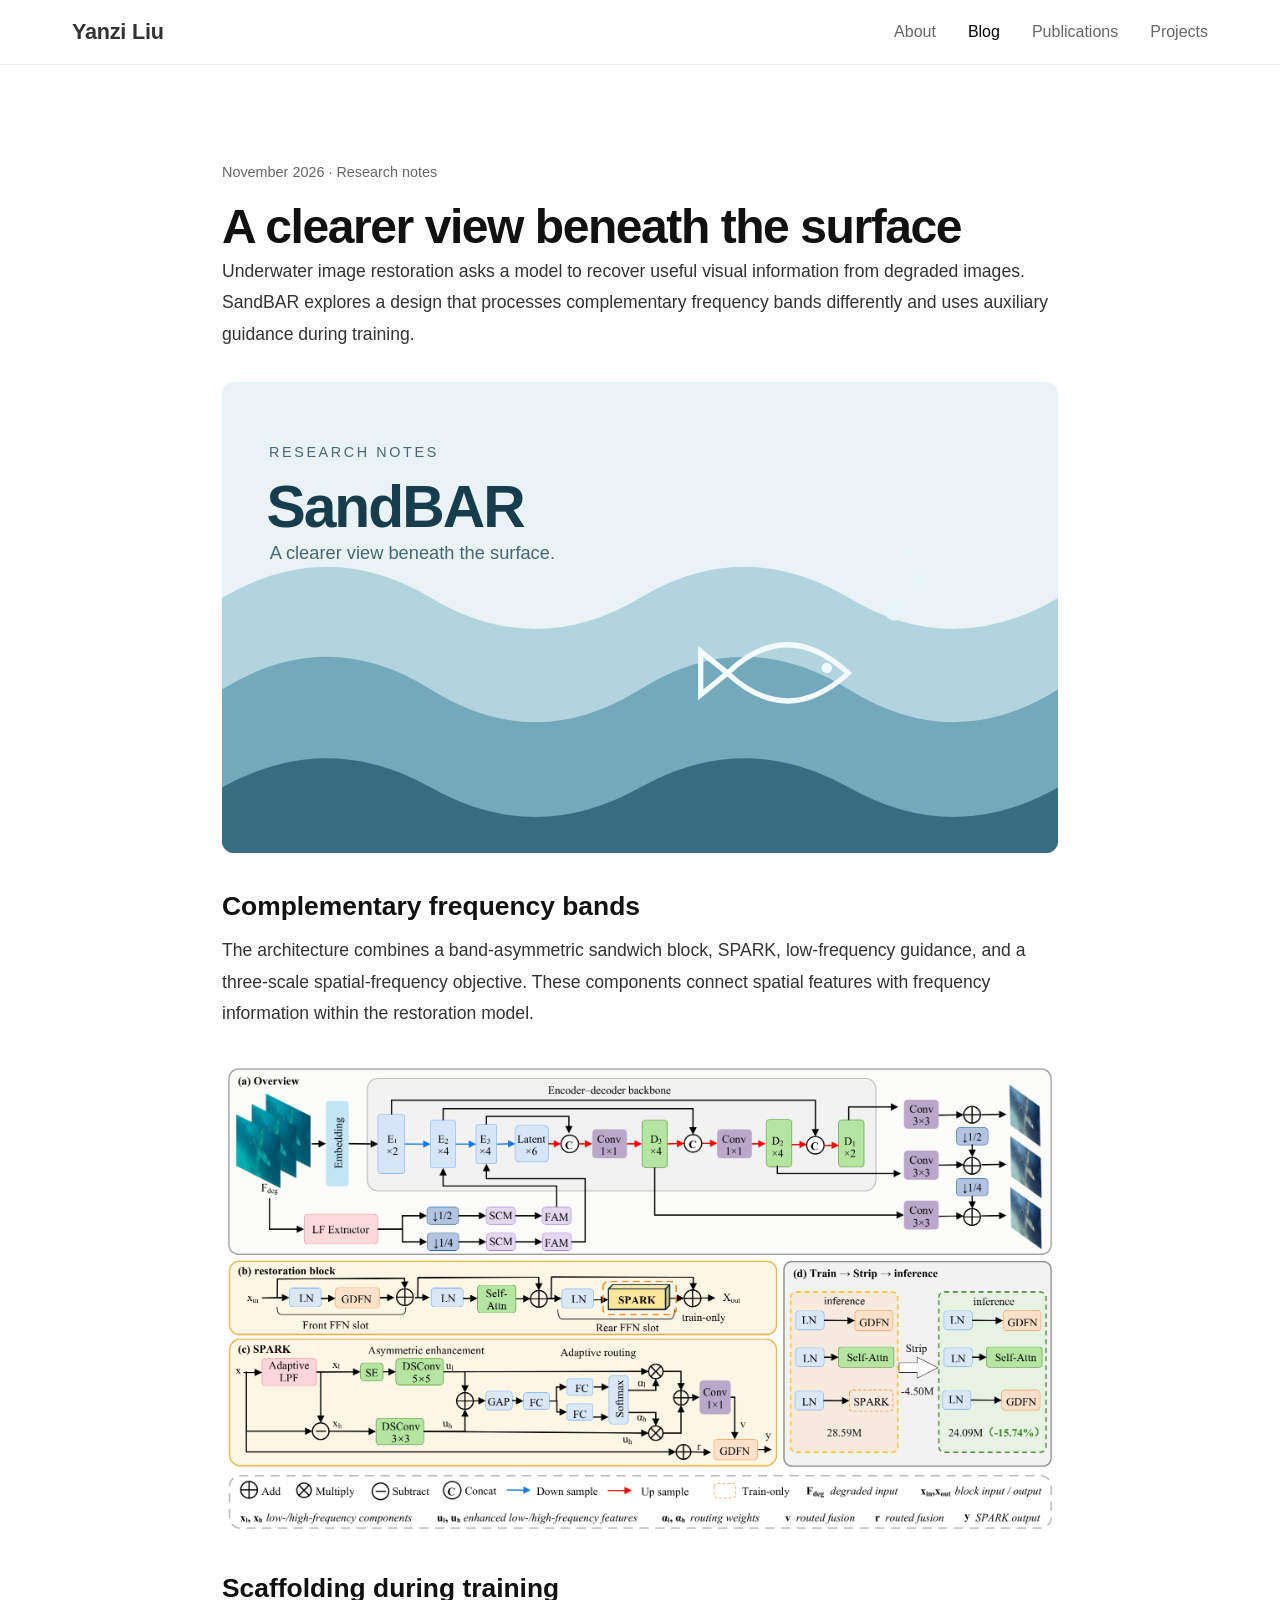
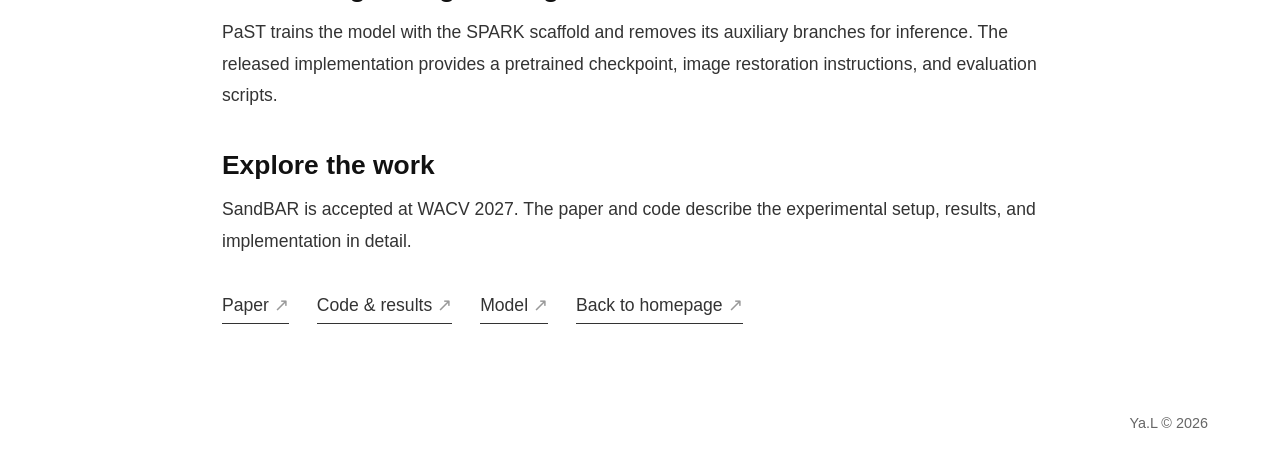
==== blog/sandbar.html @ f0415e1f "Create personal academic homepage" ====
<!doctype html>
<html lang="en">
<head><meta charset="utf-8"><meta name="viewport" content="width=device-width, initial-scale=1"><title>A clearer view beneath the surface · Yanzi Liu</title><meta name="description" content="A short introduction to SandBAR, a band-asymmetric approach to underwater image restoration."><link rel="icon" href="../assets/favicon.svg" type="image/svg+xml"><link rel="stylesheet" href="../style.css"></head>
<body>
  <nav class="banner" aria-label="Main navigation"><div class="container"><a class="nav-title" href="../">Yanzi Liu</a><div class="nav-links"><a href="../#about">About</a><a class="active" href="../#blog">Blog</a><a href="../#publications">Publications</a><a href="../#projects">Projects</a></div></div></nav>
  <main class="container article-page"><article class="article-body">
    <p class="post-date">November 2026 · Research notes</p><h1>A clearer view beneath the surface</h1>
    <p>Underwater image restoration asks a model to recover useful visual information from degraded images. SandBAR explores a design that processes complementary frequency bands differently and uses auxiliary guidance during training.</p>
    <img src="../assets/research-notes.svg" width="1280" height="720" alt="SandBAR underwater restoration illustration">
    <h2>Complementary frequency bands</h2><p>The architecture combines a band-asymmetric sandwich block, SPARK, low-frequency guidance, and a three-scale spatial-frequency objective. These components connect spatial features with frequency information within the restoration model.</p>
    <img src="../assets/sandbar-architecture.png" width="2000" height="1131" alt="The SandBAR architecture from the paper">
    <h2>Scaffolding during training</h2><p>PaST trains the model with the SPARK scaffold and removes its auxiliary branches for inference. The released implementation provides a pretrained checkpoint, image restoration instructions, and evaluation scripts.</p>
    <h2>Explore the work</h2><p>SandBAR is accepted at WACV 2027. The paper and code describe the experimental setup, results, and implementation in detail.</p>
    <div class="arrow-links"><a href="https://github.com/YanziLiu/SandBAR/blob/main/papers/2026411507.pdf">Paper</a><a href="https://github.com/YanziLiu/SandBAR">Code &amp; results</a><a href="https://github.com/YanziLiu/SandBAR/releases/tag/v1.0.1">Model</a><a href="../#blog">Back to homepage</a></div>
  </article></main><footer class="footer"><div class="container"><div class="copyright">Ya.L © 2026</div></div></footer>
</body></html>
---- style.css ----
/* Independent implementation of the layout at https://sihanxu.me/. */
* {
  box-sizing: border-box;
  margin: 0;
  padding: 0;
}

:root {
  --ink: #333;
  --ink-strong: #111;
  --muted: #666;
  --faint: #999;
  --line: #e9ecef;
  --bg: #fff;
  --bg-alt: #f8f9fa;
  --accent: #2563eb;
  --accent-soft: #eef3fe;
  --radius: 12px;
  --nav-h: 64px;
}

html {
  scroll-behavior: smooth;
  scroll-padding-top: calc(var(--nav-h) + 16px);
}

body {
  background: var(--bg);
  color: var(--ink);
  font-family: -apple-system, BlinkMacSystemFont, 'Segoe UI', Roboto, Oxygen, Ubuntu, Cantarell, 'Open Sans', 'Helvetica Neue', sans-serif;
  line-height: 1.6;
  -webkit-font-smoothing: antialiased;
}

a { color: var(--accent); text-decoration: none; }
img { display: block; max-width: 100%; height: auto; }
sup { font-size: .7em; line-height: 0; }
button { font: inherit; }
[hidden] { display: none !important; }
a:focus-visible, button:focus-visible { outline: 2px solid var(--accent); outline-offset: 5px; }

.container {
  width: 100%;
  max-width: 1200px;
  margin-inline: auto;
  padding-inline: 2rem;
}

.banner {
  position: fixed;
  inset: 0 0 auto;
  z-index: 1000;
  height: var(--nav-h);
  background: rgba(255, 255, 255, .88);
  box-shadow: 0 1px 0 rgba(0, 0, 0, .06);
  -webkit-backdrop-filter: saturate(180%) blur(12px);
  backdrop-filter: saturate(180%) blur(12px);
}
.banner .container { height: 100%; display: flex; align-items: center; justify-content: space-between; }
.nav-title { color: var(--ink); font-size: 1.35rem; font-weight: 600; letter-spacing: -.01em; white-space: nowrap; }
.nav-links { display: flex; gap: 2rem; }
.nav-links a { color: var(--muted); font-weight: 500; transition: color .2s ease; }
.nav-links a:hover, .nav-links a.active { color: #000; }

.hero {
  position: relative;
  display: flex;
  align-items: center;
  min-height: 100vh;
  padding: calc(var(--nav-h) + 3rem) 0 7rem;
  background: var(--bg-alt);
}
.hero-grid { display: grid; grid-template-columns: minmax(0, 1fr) 280px; column-gap: 5rem; align-items: center; }
.hero-main { min-width: 0; }
.name-row { display: flex; align-items: flex-end; gap: .14em; font-size: clamp(4.5rem, 12vw, 9rem); }
.display { color: var(--ink-strong); font-size: 1em; line-height: .9; font-weight: 800; letter-spacing: -.05em; }
.display span { color: var(--accent); }
.alias, .cn-name { font-family: 'Songti SC', 'STSong', 'Noto Serif SC', 'Source Han Serif SC', 'SimSun', serif; }
.alias { color: var(--ink); writing-mode: vertical-rl; font-size: .2em; line-height: 1; letter-spacing: .12em; font-weight: 600; }
.cn-name { margin-left: .6em; letter-spacing: .08em; }
.subname { color: var(--muted); margin-top: .75rem; font-size: 1.5rem; font-weight: 400; }
.bio-text { margin-top: 2rem; max-width: 36em; }
.bio-text p { color: var(--ink); font-size: 1.2rem; line-height: 1.75; }
.bio-text p + p { margin-top: 1rem; }
.bio-text a { color: var(--ink-strong); border-bottom: 1.5px solid #d5d9de; transition: color .2s ease, border-color .2s ease; }
.bio-text a:hover { color: var(--accent); border-color: var(--accent); }

.hero-photo img { width: min(100%, 230px); }
.hero-side .facts { margin-top: 1.25rem; }
.fact dt { color: var(--faint); font-size: .75rem; letter-spacing: .1em; text-transform: uppercase; }
.fact dd { color: var(--ink); font-size: 1.05rem; }
.arrow-links { display: flex; flex-wrap: wrap; gap: .5rem 1.75rem; margin-top: 2rem; font-weight: 500; }
.arrow-links a { color: var(--ink); padding-bottom: 2px; border-bottom: 1.5px solid #dcdfe3; transition: color .2s ease, border-color .2s ease; }
.arrow-links a::after { content: ' ↗'; color: var(--faint); transition: color .2s ease; }
.arrow-links a:hover, .arrow-links a:hover::after { color: var(--accent); }
.arrow-links a:hover { border-color: var(--accent); }
.hero-side .arrow-links { margin-top: 1rem; gap: .5rem 1.5rem; }
.affils { display: grid; gap: .9rem; margin-top: 1.5rem; list-style: none; }
.affils li { display: flex; align-items: center; gap: .85rem; }
.affil-mark { display: flex; align-items: center; justify-content: center; flex-shrink: 0; width: 2.5rem; height: 2.5rem; }
.affil-mark img { max-width: 100%; max-height: 100%; object-fit: contain; mix-blend-mode: multiply; }
.affil-text strong { display: block; color: var(--ink-strong); font-weight: 600; line-height: 1.3; }
.affil-text span { display: block; color: var(--muted); font-size: .85rem; line-height: 1.4; }

.scroll-bar {
  position: absolute;
  bottom: 5vh;
  left: 50%;
  transform: translateX(-50%);
  display: flex;
  align-items: center;
  justify-content: center;
  width: max(5vw, 60px);
  height: max(1vh, 8px);
  border-radius: 50px;
  background: rgba(0, 0, 0, .12);
  cursor: pointer;
}
.scroll-bar::after { content: ''; width: max(3vw, 40px); height: max(.5vh, 3px); border-radius: 50px; background: rgba(0, 0, 0, .7); animation: pulse 1.8s infinite; }
@keyframes pulse {
  0%, 100% { opacity: 1; transform: translateY(0); }
  50% { opacity: .5; transform: translateY(max(.8vh, 8px)); }
}

.content { display: flex; align-items: flex-start; max-width: 1200px; margin-inline: auto; padding: 5rem 2rem 1rem; }
.context-bar { position: sticky; top: calc(var(--nav-h) + 2.5rem); flex-shrink: 0; width: 230px; padding-right: 2.5rem; }
.bar-label { margin-bottom: .75rem; color: var(--faint); font-size: .75rem; letter-spacing: .1em; text-transform: uppercase; }
.context-bar ol { list-style: none; border-left: 1px solid var(--line); }
.context-bar ol + .bar-label { margin-top: 1.75rem; }
.context-bar a { display: block; padding: .45rem 0 .45rem 1rem; margin-left: -1px; color: var(--muted); border-left: 2px solid transparent; transition: color .2s ease, border-color .2s ease; }
.context-bar a:hover { color: var(--ink-strong); }
.context-bar a.active { color: var(--ink-strong); border-left-color: var(--accent); font-weight: 600; }
.content-section { flex: 1; min-width: 0; }
.pubs-head, .entry { display: grid; grid-template-columns: minmax(0, 1fr) 200px; gap: 0 2rem; }
.pubs-head { margin-bottom: 1.5rem; }
.pubs-head h2 { grid-column: 1 / -1; margin-bottom: .5rem; color: var(--ink-strong); font-size: 2.25rem; line-height: 1.2; letter-spacing: -.02em; }
.pubs-head p { grid-column: 1 / -1; color: var(--muted); font-size: .9rem; }
.pubs-note span + span { margin-left: 1.25rem; }
.entry { align-items: start; padding-block: 2.25rem; border-top: 1px solid var(--line); }
.entry:last-child { border-bottom: 1px solid var(--line); }
.entry h3 { margin-bottom: .5rem; color: var(--ink-strong); font-size: 1.45rem; line-height: 1.3; letter-spacing: -.01em; font-weight: 600; transition: color .2s ease; }
.entry:hover h3 { color: var(--accent); }
.venue { color: var(--ink); font-weight: 600; }
.authors { margin-bottom: .9rem; color: var(--muted); }
.entry .arrow-links { margin-top: 0; gap: .35rem 1.25rem; font-size: .95rem; }

/* A button makes the same two-sided illustration usable by keyboard. */
.flip-container { position: relative; display: block; width: 100%; padding: 0; border: 0; border-radius: var(--radius); background: transparent; color: inherit; text-align: inherit; perspective: 1000px; cursor: pointer; -webkit-appearance: none; appearance: none; }
.flip-inner { position: relative; display: block; width: 100%; transform-style: preserve-3d; transition: transform .6s; }
.flip-front, .flip-back { display: block; width: 100%; overflow: hidden; border-radius: var(--radius); -webkit-backface-visibility: hidden; backface-visibility: hidden; }
.flip-front img { width: 100%; height: auto; }
.flip-back { position: absolute; inset: 0; display: flex; align-items: center; justify-content: center; padding: .5rem; background: #fff; transform: rotateY(180deg); }
.flip-back img { max-width: 100%; max-height: 100%; object-fit: contain; }
@media (hover: hover) { .flip-container:hover .flip-inner { transform: rotateY(180deg); } }
.flip-container.is-flipped .flip-inner { transform: rotateY(180deg); }

.blog { margin-bottom: 4.5rem; }
.post { padding-block: 2.25rem; border-top: 1px solid var(--line); border-bottom: 1px solid var(--line); }
.post + .post { border-top: 0; }
.post-figure { display: block; overflow: hidden; border: 1px solid var(--line); border-radius: var(--radius); background: var(--bg-alt); transition: border-color .2s ease, box-shadow .2s ease; }
.post-figure:hover { border-color: #d5d9de; box-shadow: 0 6px 18px rgba(0, 0, 0, .06); }
.post-figure video, .post-figure img { display: block; width: 100%; height: auto; aspect-ratio: 16 / 9; object-fit: cover; }
.post-date { margin-top: 1.5rem; color: var(--muted); font-size: .9rem; }
.post h3 { margin-top: .35rem; font-size: 1.45rem; line-height: 1.3; font-weight: 600; letter-spacing: -.01em; }
.post h3 a { color: var(--ink-strong); transition: color .2s ease; }
.post:hover h3 a { color: var(--accent); }
.post-dek { max-width: 46em; margin-top: .4rem; color: var(--muted); }
.projects { margin-top: 4.5rem; }
.entry.project { grid-template-columns: minmax(0, 1fr) 360px; }
.project-figure { display: block; overflow: hidden; border: 1px solid var(--line); border-radius: var(--radius); transition: border-color .2s ease, box-shadow .2s ease; }
.project-figure img { width: 100%; height: auto; }
.project-figure:hover { border-color: #d5d9de; box-shadow: 0 6px 18px rgba(0, 0, 0, .06); }

.visitors { max-width: 800px; margin-inline: auto; padding-top: 1rem; text-align: center; }
.map-toggle { padding: .5rem; border: none; background: none; color: var(--faint); cursor: pointer; font: inherit; font-size: .85rem; }
.map-toggle:hover { color: var(--ink); }
#mapContainer { margin-top: .5rem; }
.footer { padding: 1.5rem 0 2rem; }
.copyright { color: var(--muted); text-align: right; font-size: .9rem; }

.article-page { max-width: 900px; margin-inline: auto; padding: calc(var(--nav-h) + 4rem) 2rem 4rem; }
.article-page h1 { margin-top: .75rem; color: var(--ink-strong); font-size: clamp(2rem, 5vw, 3rem); letter-spacing: -.03em; line-height: 1.2; }
.article-body { margin-top: 2rem; font-size: 1.1rem; line-height: 1.8; }
.article-body p + p { margin-top: 1rem; }
.article-body h2 { margin: 2.25rem 0 .75rem; color: var(--ink-strong); line-height: 1.3; }
.article-body ul, .article-body ol { margin: 1rem 0 1rem 1.5rem; }
.article-body img { margin-block: 2rem; border-radius: var(--radius); }
.article-body a { border-bottom: 1px solid currentColor; }

@media (max-width: 1100px) {
  .context-bar { display: none; }
}

@media (max-width: 1000px) {
  .hero-grid { grid-template-columns: minmax(0, 1fr) 240px; column-gap: 3rem; }
  .entry.project { grid-template-columns: minmax(0, 1fr) 280px; }
}

@media (max-width: 768px) {
  .container { padding-inline: 1rem; }
  .nav-links { gap: 1.25rem; }
  .nav-title { font-size: 1.2rem; }
  .hero { padding: calc(var(--nav-h) + 2rem) 0 6rem; }
  .content { padding: 3rem 1rem 1rem; }
  .pubs-head, .entry { grid-template-columns: minmax(0, 1fr); gap: 0; }
  .entry .thumb { width: min(100%, 240px); justify-self: center; margin-top: 1.25rem; }
  .pubs-head h2, .pubs-head p { grid-column: 1 / -1; }
  .entry h3, .post h3 { font-size: 1.2rem; }
  .projects { margin-top: 3.5rem; }
  .blog { margin-bottom: 3.5rem; }
  .entry.project { grid-template-columns: minmax(0, 1fr); }
  .project-figure { margin-top: 1.25rem; }
  .article-page { padding: calc(var(--nav-h) + 2rem) 1rem 3rem; }
}

@media (max-width: 760px) {
  .hero { min-height: 100svh; align-items: flex-start; padding: calc(var(--nav-h) + 1rem) 0 4rem; }
  .hero-grid { grid-template-columns: minmax(0, 1fr); }
  .hero-side { display: contents; }
  .hero-photo { order: 1; display: flex; justify-content: center; }
  .hero-photo img { width: min(56vw, 240px); }
  .hero-main { order: 2; margin-top: 1.25rem; }
  .hero-side .facts { order: 3; margin-top: 1.75rem; }
  .hero-side .arrow-links { order: 4; margin-top: 1.25rem; }
  .affils { order: 5; margin-top: 1.75rem; }
  .name-row { font-size: clamp(4.5rem, 34vw, 9rem); }
  .display { line-height: .85; letter-spacing: -.055em; }
  .subname { margin-top: .35rem; font-size: 1.3rem; }
  .bio-text { margin-top: 1.5rem; }
  .bio-text p { font-size: 1.02rem; }
  .scroll-bar { bottom: 1.75rem; }
}

@media (max-width: 480px) {
  .nav-links { gap: .85rem; font-size: .9rem; }
  .nav-title { font-size: 1.1rem; }
}

@media (max-width: 390px) {
  .banner .container { gap: .6rem; }
  .nav-title { font-size: 1rem; }
  .nav-links { gap: .55rem; font-size: .8rem; }
}

@media (prefers-reduced-motion: reduce) {
  html { scroll-behavior: auto; }
  *, *::before, *::after { animation: none !important; transition: none !important; }
}
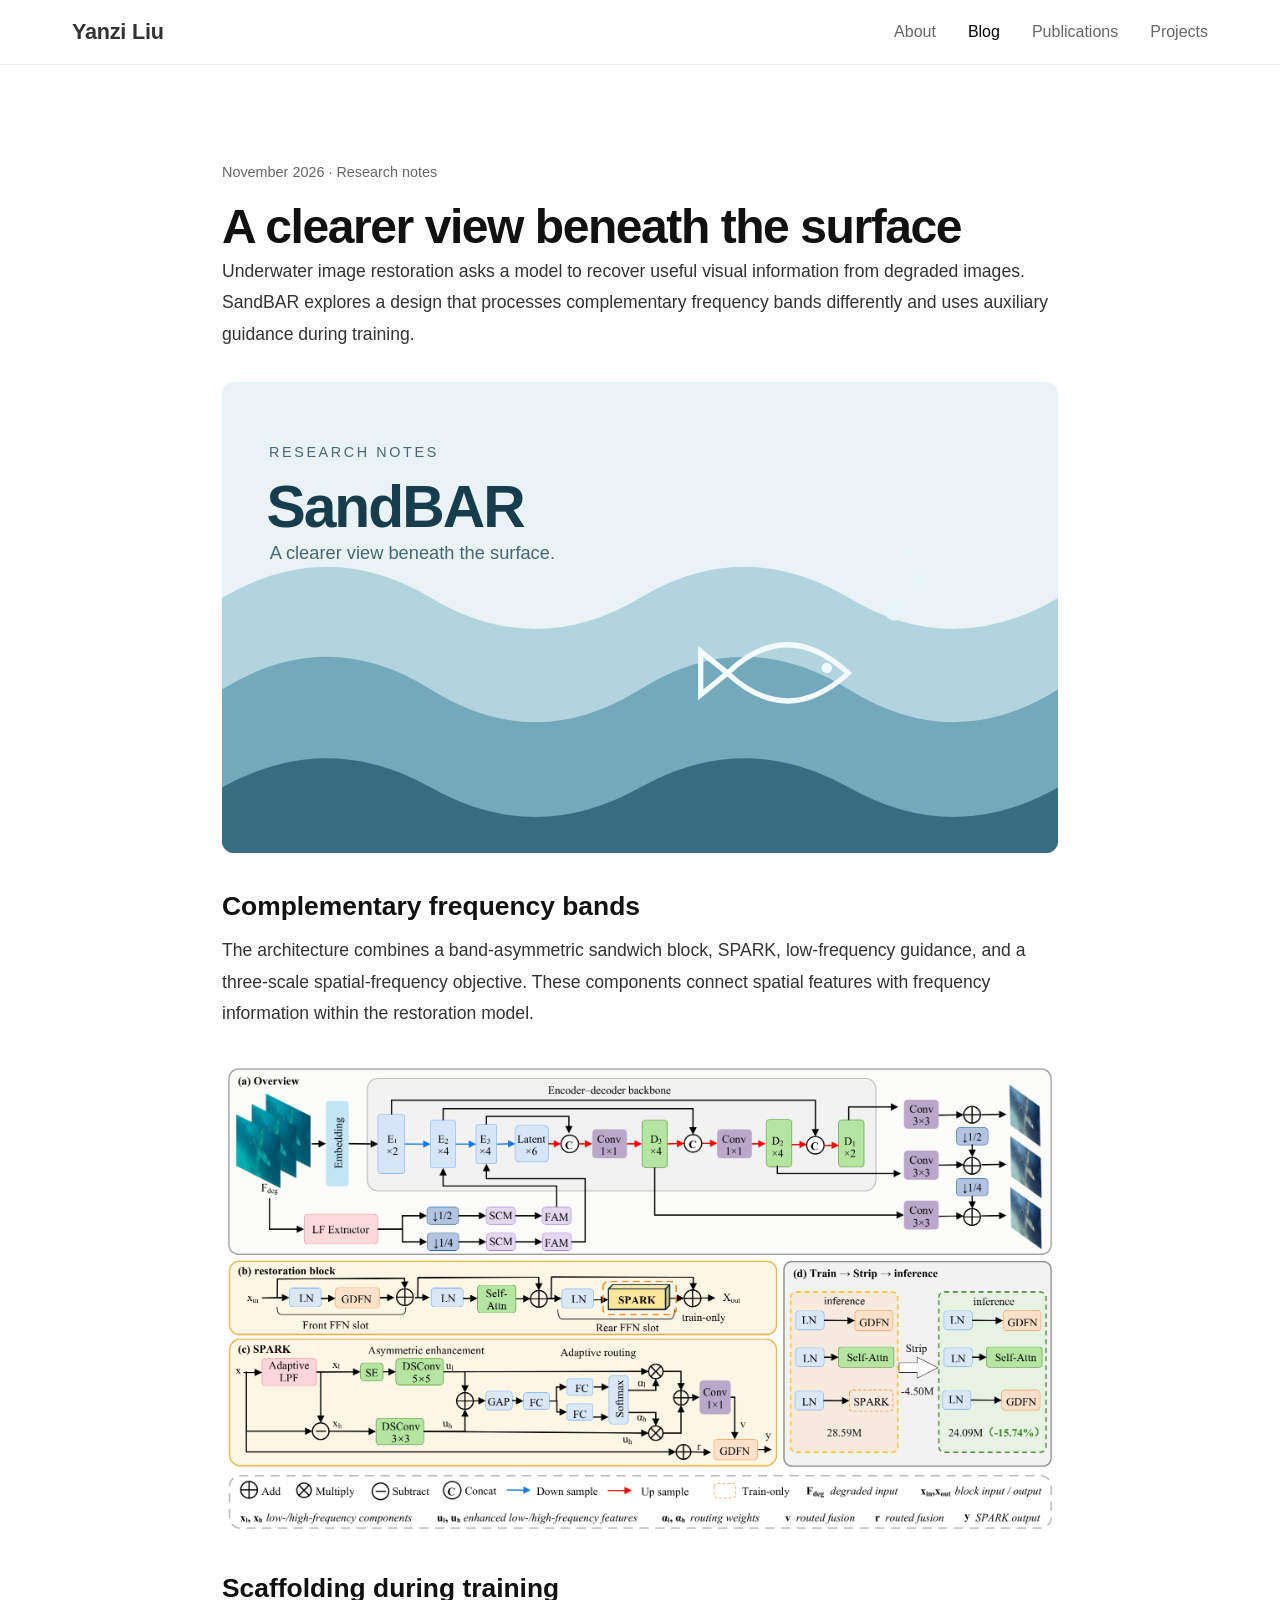
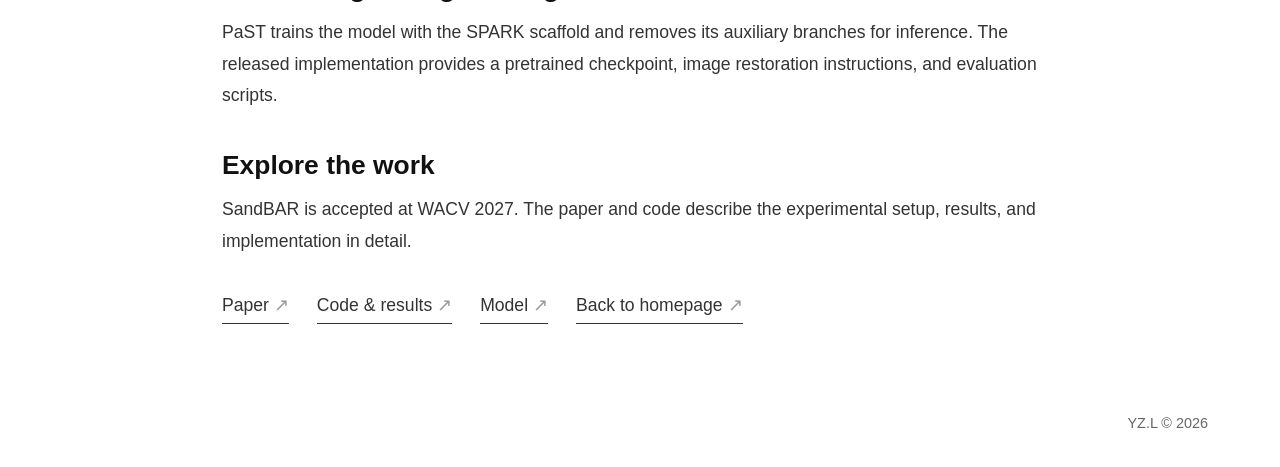
==== commit 87c27fe4: "Update homepage wordmark to YZ.L and 意志力" ====
--- a/blog/sandbar.html
+++ b/blog/sandbar.html
@@ -12,5 +12,5 @@
     <h2>Scaffolding during training</h2><p>PaST trains the model with the SPARK scaffold and removes its auxiliary branches for inference. The released implementation provides a pretrained checkpoint, image restoration instructions, and evaluation scripts.</p>
     <h2>Explore the work</h2><p>SandBAR is accepted at WACV 2027. The paper and code describe the experimental setup, results, and implementation in detail.</p>
     <div class="arrow-links"><a href="https://github.com/YanziLiu/SandBAR/blob/main/papers/2026411507.pdf">Paper</a><a href="https://github.com/YanziLiu/SandBAR">Code &amp; results</a><a href="https://github.com/YanziLiu/SandBAR/releases/tag/v1.0.1">Model</a><a href="../#blog">Back to homepage</a></div>
-  </article></main><footer class="footer"><div class="container"><div class="copyright">Ya.L © 2026</div></div></footer>
+  </article></main><footer class="footer"><div class="container"><div class="copyright">YZ.L © 2026</div></div></footer>
 </body></html>
--- a/style.css
+++ b/style.css
@@ -175,6 +175,11 @@
 .map-toggle { padding: .5rem; border: none; background: none; color: var(--faint); cursor: pointer; font: inherit; font-size: .85rem; }
 .map-toggle:hover { color: var(--ink); }
 #mapContainer { margin-top: .5rem; }
+/* Keep the auto-width widget measurable while its presentation is collapsed. */
+#mapContainer[hidden] { display: block !important; height: 0; overflow: hidden; visibility: hidden; margin-top: 0; }
+/* The vendor sets pixel dimensions once; keep the map responsive on resize. */
+#mapmyvisitors-widget { width: 100% !important; }
+#mapmyvisitors-widget .mapmyvisitors-map { width: 100% !important; height: auto !important; aspect-ratio: 2.04; background-size: 100% 100%; }
 .footer { padding: 1.5rem 0 2rem; }
 .copyright { color: var(--muted); text-align: right; font-size: .9rem; }
 
